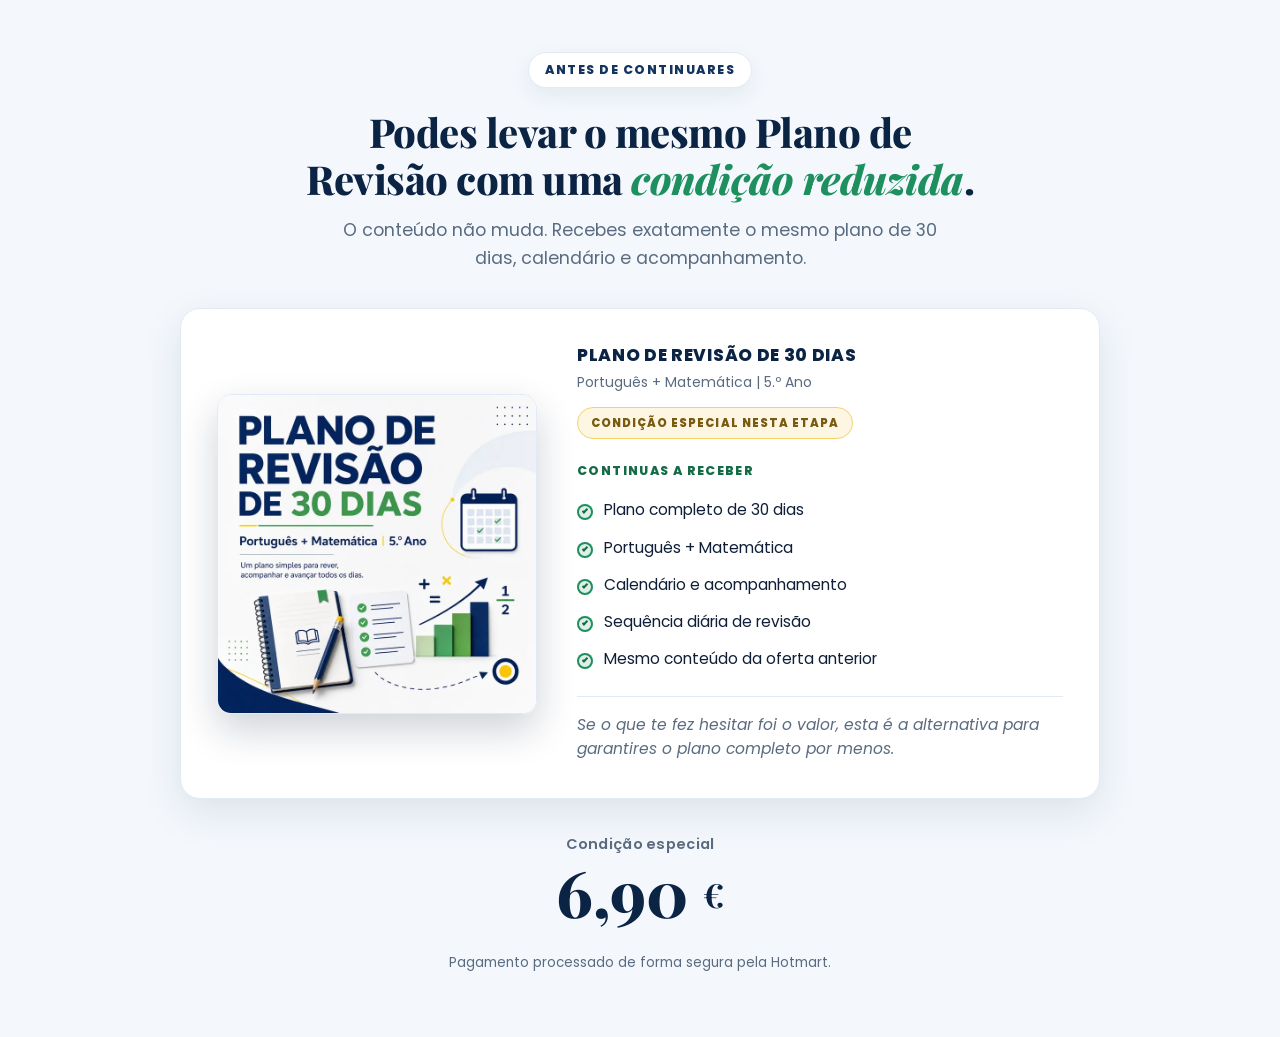
==== downsell-1/index.html @ 7b5b9b96 "Adicionar páginas pós-compra do funil" ====
<!DOCTYPE html>
<html lang="pt-PT">
<head>
<meta charset="UTF-8" />
<meta name="viewport" content="width=device-width, initial-scale=1.0, viewport-fit=cover" />
<meta name="robots" content="noindex, nofollow" />

<title>Plano de Revisão de 30 Dias | Condição especial</title>

<link rel="preconnect" href="https://fonts.googleapis.com">
<link rel="preconnect" href="https://fonts.gstatic.com" crossorigin>
<link href="https://fonts.googleapis.com/css2?family=Playfair+Display:ital,wght@0,700;0,800;1,800&family=Poppins:wght@400;500;600;700;800&display=swap" rel="stylesheet" />
<link rel="stylesheet" href="/assets/oferta.css" />

<!-- ============================================================
     UTMify — mesmos scripts da landing page, uma única vez por página.
     ============================================================ -->
<script
  src="https://cdn.utmify.com.br/scripts/utms/latest.js"
  data-utmify-prevent-subids
  async defer></script>
<script>window.pixelId = "6a95752c57b30cc8439709d7";</script>
<script
  src="https://cdn.utmify.com.br/scripts/pixel/pixel.js"
  async defer></script>
</head>
<body>

<main class="folha">

  <p class="etapa">Antes de continuares</p>

  <h1>Podes levar o mesmo Plano de Revisão com uma <em>condição reduzida</em>.</h1>
  <p class="sub">O conteúdo não muda. Recebes exatamente o mesmo plano de 30 dias, calendário e acompanhamento.</p>

  <div class="oferta">

    <div class="mockup"><img src="/img/capa-plano-30-dias.webp" alt="Capa do Plano de Revisão de 30 Dias — Português e Matemática, 5.º Ano" width="720" height="720" loading="eager" decoding="async"></div>

    <div class="detalhe">
      <p class="produto">PLANO DE REVISÃO DE 30 DIAS</p>
      <p class="produto-sub">Português + Matemática | 5.º Ano</p>
        <p class="selo">Condição especial nesta etapa</p>

      <h2>Continuas a receber</h2>
      <ul class="inclui">
            <li>Plano completo de 30 dias</li>
            <li>Português + Matemática</li>
            <li>Calendário e acompanhamento</li>
            <li>Sequência diária de revisão</li>
            <li>Mesmo conteúdo da oferta anterior</li>
      </ul>

      <p class="valor">Se o que te fez hesitar foi o valor, esta é a alternativa para garantires o plano completo por menos.</p>
    </div>
  </div>

  <div class="preco">
    <p class="preco-rotulo">Condição especial</p>
    <p class="preco-valor">6,90&nbsp;<span>€</span></p>
  </div>

  <!-- HOTMART - Sales Funnel Widget -->
  <div id="hotmart-sales-funnel"></div>
  <script src="https://checkout.hotmart.com/lib/hotmart-checkout-elements.js"></script>
  <script>
    checkoutElements.init('salesFunnel').mount('#hotmart-sales-funnel')
  </script>
  <!-- HOTMART - Sales Funnel Widget -->

  <p class="seguro">Pagamento processado de forma segura pela Hotmart.</p>

</main>

</body>
</html>
---- assets/oferta.css ----
/* ============================================================
   Páginas pós-compra — folha de estilos partilhada pelas 4 rotas.
   Mesma identidade da landing page: azul-marinho como cor principal,
   verde como secundária, amarelo suave só em pequenos destaques.
   ============================================================ */
:root{
  --navy:#12345f;
  --navy-d:#0c2444;
  --verde:#1e8f5e;
  --verde-d:#166b47;
  --amarelo:#f6d16b;
  --amarelo-bg:#fdf6e3;
  --bg:#f4f8fd;
  --card:#ffffff;
  --ink:#101f38;
  --muted:#5a6b80;
  --line:#e1eaf5;
  --shadow:0 14px 40px rgba(16,38,72,.10);
  --shadow-sm:0 8px 22px rgba(16,38,72,.07);
  --font-sans:'Poppins',system-ui,-apple-system,sans-serif;
  --font-serif:'Playfair Display',Georgia,serif;
  --radius:20px;
  --pill:100px;
}

*,*::before,*::after{box-sizing:border-box;margin:0;padding:0}
html{-webkit-text-size-adjust:100%}
body{
  font-family:var(--font-sans);
  font-size:16px;line-height:1.6;color:var(--ink);
  background:var(--bg);
  -webkit-font-smoothing:antialiased;
  overflow-wrap:break-word;
}
:focus-visible{outline:3px solid var(--verde);outline-offset:3px;border-radius:6px}

.folha{
  width:100%;max-width:960px;
  margin:0 auto;
  padding:clamp(26px,5vw,52px) 20px clamp(40px,7vw,64px);
  text-align:center;
}

/* ---------- etapa no topo ---------- */
.etapa{
  display:inline-flex;align-items:center;gap:8px;
  font-size:clamp(11.5px,2.4vw,12.5px);font-weight:800;
  letter-spacing:.12em;text-transform:uppercase;
  color:var(--navy);
  background:#fff;border:1.5px solid var(--line);
  border-radius:var(--pill);padding:7px 16px;
  box-shadow:var(--shadow-sm);
}
.etapa--ok{color:var(--verde-d);border-color:rgba(30,143,94,.3);background:rgba(30,143,94,.07)}
.etapa .visto{
  width:18px;height:18px;border-radius:50%;
  background:var(--verde);color:#fff;
  display:inline-flex;align-items:center;justify-content:center;
  font-size:11px;font-weight:800;line-height:1;
}

/* ---------- títulos ---------- */
h1{
  font-family:var(--font-serif);
  font-size:clamp(25px,4.6vw,40px);
  font-weight:800;line-height:1.18;letter-spacing:-.5px;
  color:var(--navy-d);
  margin:20px auto 0;max-width:26ch;
  text-wrap:balance;
}
h1 em{color:var(--verde);font-style:italic}
.sub{
  font-size:clamp(15px,2.4vw,17.5px);
  color:var(--muted);line-height:1.6;
  margin:14px auto 0;max-width:56ch;
}

/* ---------- bloco da oferta ---------- */
.oferta{
  display:grid;grid-template-columns:minmax(0,320px) 1fr;
  gap:clamp(24px,4vw,40px);align-items:center;
  text-align:left;
  background:var(--card);border:1.5px solid var(--line);
  border-radius:var(--radius);box-shadow:var(--shadow);
  padding:clamp(22px,4vw,36px);
  margin:clamp(26px,4vw,36px) 0 0;
}

.produto{
  font-size:clamp(15px,2.5vw,17px);font-weight:800;
  letter-spacing:.04em;color:var(--navy-d);line-height:1.25;
}
.produto-sub{font-size:14px;color:var(--muted);margin-top:4px}

.selo{
  display:inline-block;margin-top:14px;
  background:var(--amarelo-bg);border:1px solid var(--amarelo);
  color:#7a5a10;border-radius:var(--pill);
  font-size:11.5px;font-weight:800;letter-spacing:.09em;
  text-transform:uppercase;padding:6px 13px;
}

.detalhe h2{
  font-size:12.5px;font-weight:800;letter-spacing:.11em;
  text-transform:uppercase;color:var(--verde-d);
  margin:22px 0 10px;
}
.inclui{list-style:none}
.inclui li{
  position:relative;padding:7px 0 7px 27px;
  font-size:clamp(14.5px,2.3vw,15.5px);line-height:1.5;
}
.inclui li::before{
  content:"";position:absolute;left:0;top:13px;
  width:16px;height:16px;border-radius:50%;
  background:rgba(30,143,94,.14);
  box-shadow:inset 0 0 0 2px var(--verde);
}
.inclui li::after{
  content:"";position:absolute;left:5px;top:18px;
  width:6px;height:3px;border-left:2px solid var(--verde-d);
  border-bottom:2px solid var(--verde-d);
  transform:rotate(-45deg);
}
.valor{
  margin-top:18px;padding-top:16px;border-top:1px solid var(--line);
  font-size:clamp(14.5px,2.3vw,15.5px);color:var(--muted);
  line-height:1.6;font-style:italic;
}

/* ---------- capa do produto ---------- */
.mockup{display:flex;justify-content:center}
.mockup img{
  width:100%;max-width:320px;height:auto;
  border-radius:14px;
  box-shadow:0 16px 38px rgba(10,30,60,.20);
  border:1px solid var(--line);
}

/* ---------- preço ---------- */
.preco{margin:clamp(26px,4vw,34px) 0 0}
.preco-rotulo{
  font-size:clamp(13px,2.3vw,14.5px);font-weight:600;
  color:var(--muted);letter-spacing:.02em;
}
.preco-valor{
  font-family:var(--font-serif);
  font-size:clamp(44px,9vw,64px);font-weight:800;
  color:var(--navy-d);line-height:1.05;margin-top:2px;
}
.preco-valor span{font-size:.52em;font-weight:700;vertical-align:.3em}

/* ---------- área do widget da Hotmart ---------- */
/* Widget do Funil de Vendas da Hotmart. Sem altura fixa: a área cresce
   com o que a Hotmart renderiza. As regras abaixo apenas impedem que os
   botões ou um iframe do widget rebentem a largura em ecrãs pequenos. */
#hotmart-sales-funnel{
  width:100%;max-width:560px;
  margin:clamp(20px,3.5vw,26px) auto 0;
}
#hotmart-sales-funnel *{max-width:100%;box-sizing:border-box}
#hotmart-sales-funnel iframe{width:100%;display:block;border:0}

.seguro{
  margin-top:16px;font-size:clamp(12.5px,2.2vw,13.5px);
  color:var(--muted);
}

/* ---------- responsivo ---------- */
@media(max-width:760px){
  .oferta{grid-template-columns:1fr;gap:24px;text-align:left}
  h1{max-width:none}
  .mockup img{max-width:290px}
}
@media(max-width:420px){
  .oferta{padding:20px 18px}
  .inclui li{font-size:15px}
}
@media(prefers-reduced-motion:reduce){
  *{animation:none!important;transition:none!important}
}
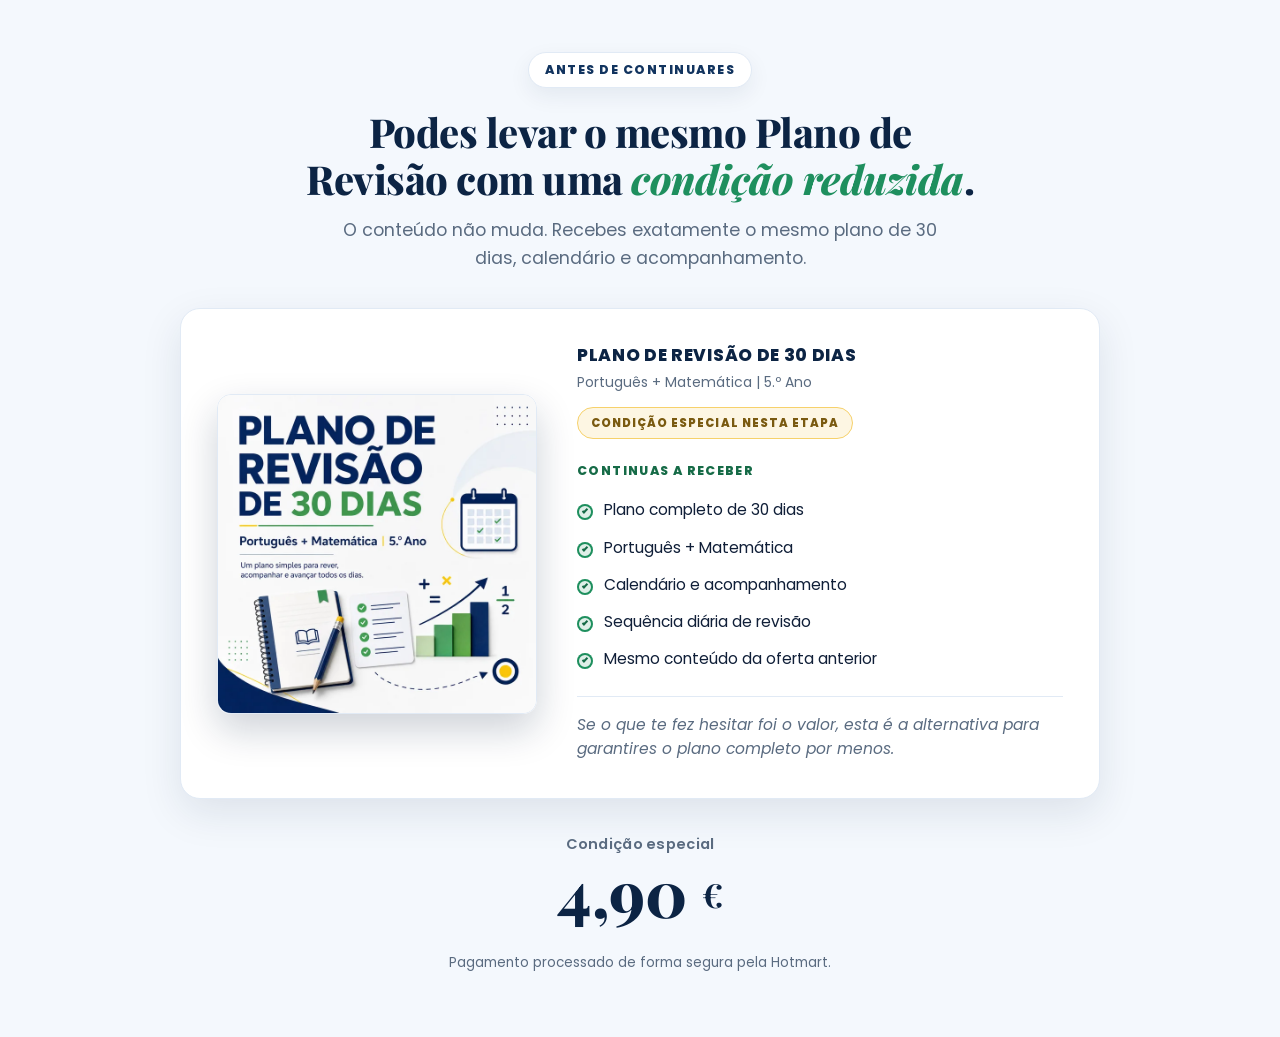
==== commit 76303698: "Atualiza preços dos upsells e downsells" ====
--- a/downsell-1/index.html
+++ b/downsell-1/index.html
@@ -57,7 +57,7 @@
 
   <div class="preco">
     <p class="preco-rotulo">Condição especial</p>
-    <p class="preco-valor">6,90&nbsp;<span>€</span></p>
+    <p class="preco-valor">4,90&nbsp;<span>€</span></p>
   </div>
 
   <!-- HOTMART - Sales Funnel Widget -->
@@ -72,5 +72,6 @@
 
 </main>
 
+<script src="https://axis.gsbdigital.online/tracking.js" defer></script>
 </body>
 </html>
--- a/assets/oferta.css
+++ b/assets/oferta.css
@@ -179,3 +179,51 @@
 @media(prefers-reduced-motion:reduce){
   *{animation:none!important;transition:none!important}
 }
+
+/* ============================================================
+   /obrigado/ — página final do funil. Reutiliza .folha, .etapa e h1.
+   ============================================================ */
+.ob-visto{
+  width:64px;height:64px;border-radius:50%;
+  background:rgba(30,143,94,.10);
+  border:2px solid var(--verde);
+  color:var(--verde-d);
+  display:flex;align-items:center;justify-content:center;
+  font-size:30px;font-weight:800;line-height:1;
+  margin:0 auto 18px;
+}
+.ob-passos{
+  background:var(--card);border:1.5px solid var(--line);
+  border-radius:var(--radius);box-shadow:var(--shadow);
+  padding:clamp(24px,4vw,34px);
+  max-width:620px;margin:clamp(30px,5vw,42px) auto 0;
+  text-align:left;
+}
+.ob-passos h2{
+  font-size:12.5px;font-weight:800;letter-spacing:.11em;
+  text-transform:uppercase;color:var(--verde-d);margin-bottom:16px;
+}
+.ob-passos ol{list-style:none;counter-reset:passo}
+.ob-passos li{
+  counter-increment:passo;position:relative;
+  padding:10px 0 10px 42px;
+  font-size:clamp(15px,2.4vw,16px);line-height:1.55;
+}
+.ob-passos li::before{
+  content:counter(passo);
+  position:absolute;left:0;top:9px;
+  width:28px;height:28px;border-radius:50%;
+  background:var(--navy);color:#fff;
+  display:flex;align-items:center;justify-content:center;
+  font-size:14px;font-weight:800;
+}
+.ob-nota{
+  margin-top:18px;padding-top:16px;border-top:1px solid var(--line);
+  font-size:clamp(13.5px,2.2vw,14.5px);color:var(--muted);line-height:1.6;
+}
+.ob-final{
+  margin:clamp(30px,5vw,40px) auto 0;max-width:44ch;
+  font-family:var(--font-serif);
+  font-size:clamp(17px,2.8vw,21px);font-weight:700;
+  color:var(--navy-d);line-height:1.45;
+}
